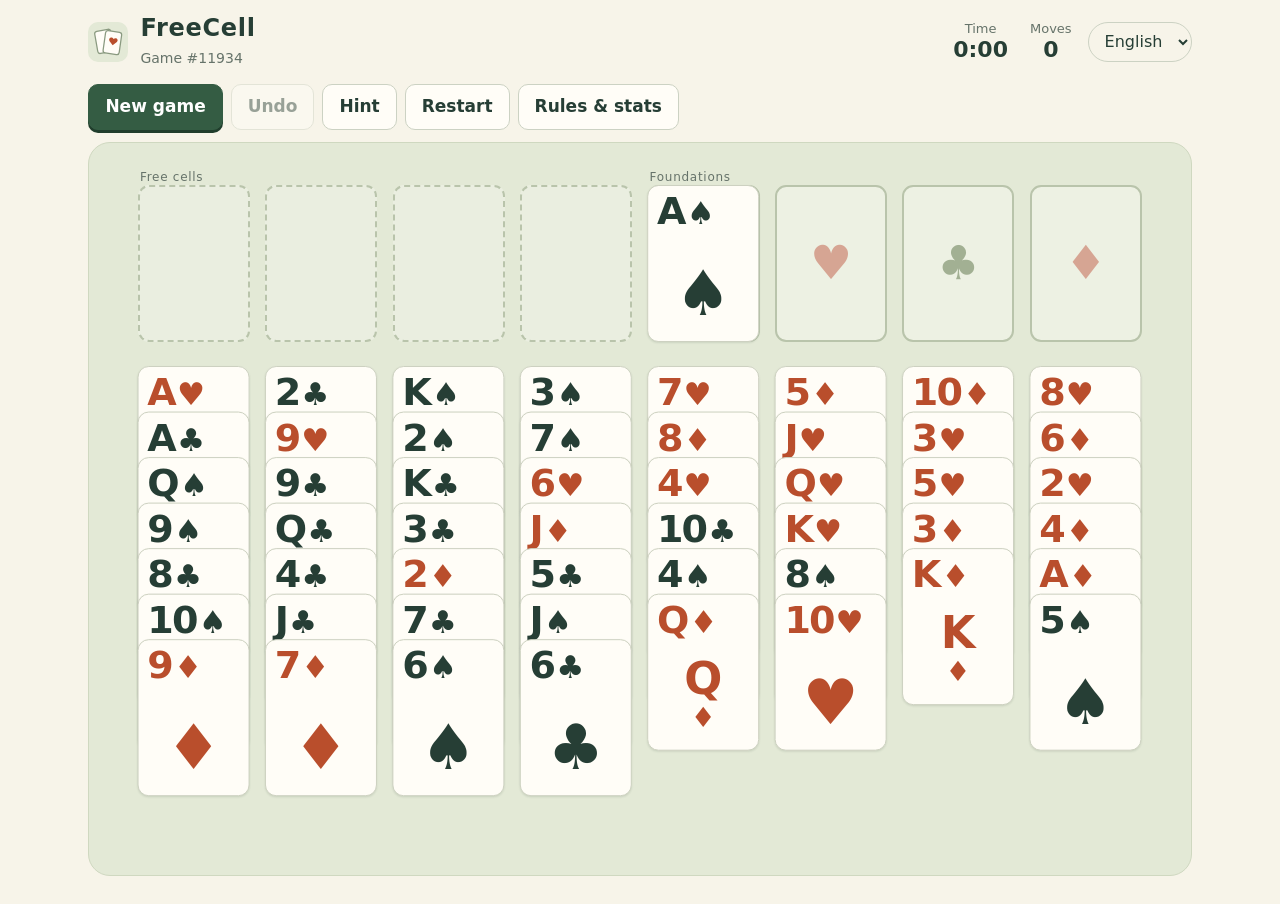
==== freecell/index.html @ 2f3697f5 "Add FreeCell (空当接龙) as the eleventh game Hosted inside this repo at /mind-garden/freecell/: classic " ====
<!doctype html>
<html lang="zh-CN">
<head>
<meta charset="utf-8">
<meta name="viewport" content="width=device-width,initial-scale=1,viewport-fit=cover">
<meta name="theme-color" content="#f7f4e9">
<meta name="description" content="空当接龙 FreeCell：经典纸牌，几乎每一局都能解开。中英文、大字号、可撤销、可提示。">
<title>空当接龙 · FreeCell</title>
<link rel="icon" href="icon.svg" type="image/svg+xml">
<link rel="stylesheet" href="style.css?v=1">
<script type="module" src="app.mjs?v=1"></script>
</head>
<body>
<header class="top">
  <div class="title">
    <img src="icon.svg" width="40" height="40" alt="">
    <div><h1 data-t="name">空当接龙</h1><span class="deal" id="deal-label"></span></div>
  </div>
  <div class="status" aria-live="polite">
    <span><small data-t="time">时间</small><b id="time">0:00</b></span>
    <span><small data-t="moves">步数</small><b id="moves">0</b></span>
  </div>
  <label class="language"><span class="sr" data-t="language">语言</span>
    <select id="language" aria-label="语言 / Language"><option value="zh">中文</option><option value="en">English</option></select>
  </label>
</header>

<nav class="toolbar" aria-label="操作 / Actions">
  <button type="button" id="btn-new" class="primary" data-t="newGame">新的一局</button>
  <button type="button" id="btn-undo" data-t="undo">撤销</button>
  <button type="button" id="btn-hint" data-t="hint">提示</button>
  <button type="button" id="btn-restart" data-t="restart">重新开始</button>
  <button type="button" id="btn-help" data-t="help">玩法与记录</button>
</nav>

<main>
  <div id="board" class="board" aria-label="牌桌 / Table"></div>
  <p id="message" class="message" role="status" hidden></p>
</main>

<dialog id="help" class="dialog">
  <form method="dialog">
    <h2 data-t="howTitle">怎么玩</h2>
    <ul class="rules">
      <li data-t="rule1"></li>
      <li data-t="rule2"></li>
      <li data-t="rule3"></li>
      <li data-t="rule4"></li>
      <li data-t="rule5"></li>
    </ul>
    <h3 data-t="statsTitle">我的记录</h3>
    <dl class="stats" id="stats"></dl>
    <h3 data-t="pickDeal">选择牌局编号</h3>
    <div class="pick-deal">
      <input id="deal-input" type="number" inputmode="numeric" min="1" max="1000000" aria-label="牌局编号 / Game number">
      <button type="button" id="btn-play-deal" data-t="playDeal">开始这一局</button>
    </div>
    <div class="dialog-actions"><button class="primary" value="close" data-t="close">知道了</button></div>
  </form>
</dialog>

<dialog id="win" class="dialog win">
  <form method="dialog">
    <div class="win-mark" aria-hidden="true">✿</div>
    <h2 data-t="winTitle">完成了！</h2>
    <p id="win-text"></p>
    <div class="dialog-actions">
      <button value="close" data-t="lookAgain">看看牌桌</button>
      <button class="primary" value="new" data-t="newGame">新的一局</button>
    </div>
  </form>
</dialog>

<dialog id="confirm" class="dialog small">
  <form method="dialog">
    <p id="confirm-text"></p>
    <div class="dialog-actions">
      <button value="cancel" data-t="cancel">取消</button>
      <button class="primary" value="ok" id="confirm-ok"></button>
    </div>
  </form>
</dialog>
</body>
</html>
---- freecell/style.css ----
:root{
  color-scheme:light;
  --ink:#263e35;--muted:#66736a;--paper:#f7f4e9;--line:#dcded0;--green:#345c43;--orange:#b94e2c;
  --felt:#e3e9d6;--felt-line:#cfd8c0;--card:#fffdf7;--card-line:#cdd1c0;--red:#b94e2c;--black:#263e35;
  --select:#e2a64b;--target:#7fa37a;
  font-family:ui-rounded,'PingFang SC','Microsoft YaHei',system-ui,sans-serif;font-size:18px;
}
*{box-sizing:border-box}
html,body{margin:0;background:var(--paper);color:var(--ink);line-height:1.5}
button,select,input{font:inherit;color:inherit}
button,select{cursor:pointer;touch-action:manipulation;-webkit-tap-highlight-color:transparent}
:focus-visible{outline:3px solid var(--orange);outline-offset:3px}
[hidden]{display:none!important}
.sr{position:absolute;width:1px;height:1px;overflow:hidden;clip:rect(0 0 0 0)}

.top{display:flex;align-items:center;justify-content:space-between;gap:16px;padding:14px max(16px,3vw) 8px;max-width:1180px;margin:0 auto}
.title{display:flex;align-items:center;gap:12px;min-width:0}
.title h1{font-size:24px;margin:0;line-height:1.2;letter-spacing:.03em}
.deal{font-size:14px;color:var(--muted)}
.status{display:flex;gap:22px;margin-left:auto}
.status span{display:flex;flex-direction:column;align-items:center;line-height:1.2}
.status small{font-size:13px;color:var(--muted)}
.status b{font-size:22px;font-variant-numeric:tabular-nums}
.language select{border:1px solid #ccd2c3;border-radius:100px;background:transparent;padding:6px 12px;font-size:16px;min-height:40px}

.toolbar{display:flex;flex-wrap:wrap;gap:8px;padding:6px max(16px,3vw) 12px;max-width:1180px;margin:0 auto}
.toolbar button,.dialog button{border:1px solid #ccd2c3;background:#fffdf7;border-radius:10px;padding:8px 16px;min-height:46px;font-size:17px;font-weight:650}
.toolbar button:hover,.dialog button:hover{border-color:var(--green)}
.toolbar button:disabled{opacity:.45;cursor:default;border-color:#ccd2c3}
button.primary{background:var(--green);border-color:var(--green);color:#fff;box-shadow:0 3px 0 #203d2c}
button.primary:hover{background:#254b34}

main{max-width:1180px;margin:0 auto;padding:0 max(16px,3vw) 28px}
.board{position:relative;background:var(--felt);border:1px solid var(--felt-line);border-radius:22px;touch-action:none;user-select:none;-webkit-user-select:none;overflow:hidden}
.message{text-align:center;color:var(--muted);margin:14px 0 0;font-size:17px}

/* Slots */
.slot{position:absolute;width:var(--cw);height:var(--ch);border-radius:calc(var(--cw)*.1);border:2px dashed #b9c4ab;display:grid;place-items:center;color:#a2b093;font-size:calc(var(--cw)*.42);transition:background .15s,border-color .15s}
.slot.found{border-style:solid;background:#edf1e3}
.slot.found.red{color:#d6a593}
.slot.cell{background:rgba(255,255,255,.25)}
.slot.col{border-color:transparent;background:rgba(255,255,255,.18)}
.slot.target{border-color:var(--target);border-style:solid;background:rgba(127,163,122,.18)}
.slot-label{position:absolute;top:-1.55em;left:0;font-size:12px;color:var(--muted);letter-spacing:.06em;white-space:nowrap}

/* Cards */
.card{position:absolute;left:0;top:0;width:var(--cw);height:var(--ch);border-radius:calc(var(--cw)*.1);background:var(--card);border:1px solid var(--card-line);
  box-shadow:0 1px 2px rgba(38,62,53,.12);transition:transform .2s ease,box-shadow .15s;color:var(--black);cursor:pointer;will-change:transform}
.card.red{color:var(--red)}
.card .corner{position:absolute;left:8%;top:4%;display:flex;align-items:baseline;gap:2px;line-height:1;font-weight:750}
.card .r{font-size:calc(var(--cw)*.34);letter-spacing:-.05em}
.card .s{font-size:calc(var(--cw)*.28)}
.card .pip{position:absolute;left:0;right:0;bottom:10%;text-align:center;font-size:calc(var(--cw)*.56);line-height:1}
.card .face{position:absolute;left:0;right:0;bottom:12%;text-align:center;font-size:calc(var(--cw)*.4);font-weight:750;line-height:1}
.card .face small{display:block;font-size:.62em;margin-top:2px}
.card.selected{box-shadow:0 0 0 3px var(--select),0 6px 14px rgba(38,62,53,.18)}
.card.hint{box-shadow:0 0 0 4px var(--target),0 6px 14px rgba(38,62,53,.18)}
.card.target{box-shadow:0 0 0 3px var(--target)}
.card.dragging{transition:none;box-shadow:0 12px 26px rgba(38,62,53,.28)}
.card.shake{animation:shake .32s}
@keyframes shake{25%{translate:-5px 0}75%{translate:5px 0}}

/* Dialogs */
.dialog{border:0;border-radius:20px;padding:0;width:min(560px,calc(100vw - 32px));background:#fffdf7;color:var(--ink);box-shadow:0 20px 60px rgba(38,62,53,.22)}
.dialog::backdrop{background:rgba(38,62,53,.25)}
.dialog form{padding:24px 26px}
.dialog h2{margin:0 0 12px;font-size:24px}
.dialog h3{margin:20px 0 8px;font-size:18px}
.rules{margin:0;padding-left:1.2em;color:#3d4f46}
.rules li{margin-bottom:6px}
.stats{display:grid;grid-template-columns:repeat(4,1fr);gap:8px;margin:0}
.stats div{background:#f1f2e8;border-radius:12px;padding:8px;text-align:center}
.stats dt{font-size:13px;color:var(--muted)}
.stats dd{margin:0;font-size:20px;font-weight:700}
.pick-deal{display:flex;gap:8px}
.pick-deal input{flex:1;min-width:0;border:1px solid #ccd2c3;border-radius:10px;padding:8px 12px;min-height:46px;background:#fff}
.dialog-actions{display:flex;justify-content:flex-end;gap:10px;margin-top:22px;flex-wrap:wrap}
.dialog.small{width:min(420px,calc(100vw - 32px))}
.dialog.small p{margin:0;font-size:18px}
.win{text-align:center}
.win .dialog-actions{justify-content:center}
.win-mark{font-size:46px;color:var(--orange);line-height:1}
.win p{font-size:18px;color:#3d4f46}

@media (max-width:640px){
  :root{font-size:16px}
  .top{flex-wrap:wrap;padding-top:10px}
  .title img{width:34px;height:34px}
  .title h1{font-size:21px}
  .status{order:3;width:100%;justify-content:flex-start;gap:26px}
  .status span{flex-direction:row;gap:6px;align-items:baseline}
  .status b{font-size:19px}
  .toolbar{gap:6px}
  .toolbar button{padding:6px 10px;font-size:15px;min-height:42px;flex:1 1 auto}
  main{padding:0 8px 20px}
  .board{border-radius:14px}
  .slot-label{display:none}
  .stats{grid-template-columns:repeat(2,1fr)}
}
@media (prefers-reduced-motion:reduce){.card{transition:none}.card.shake{animation:none}}
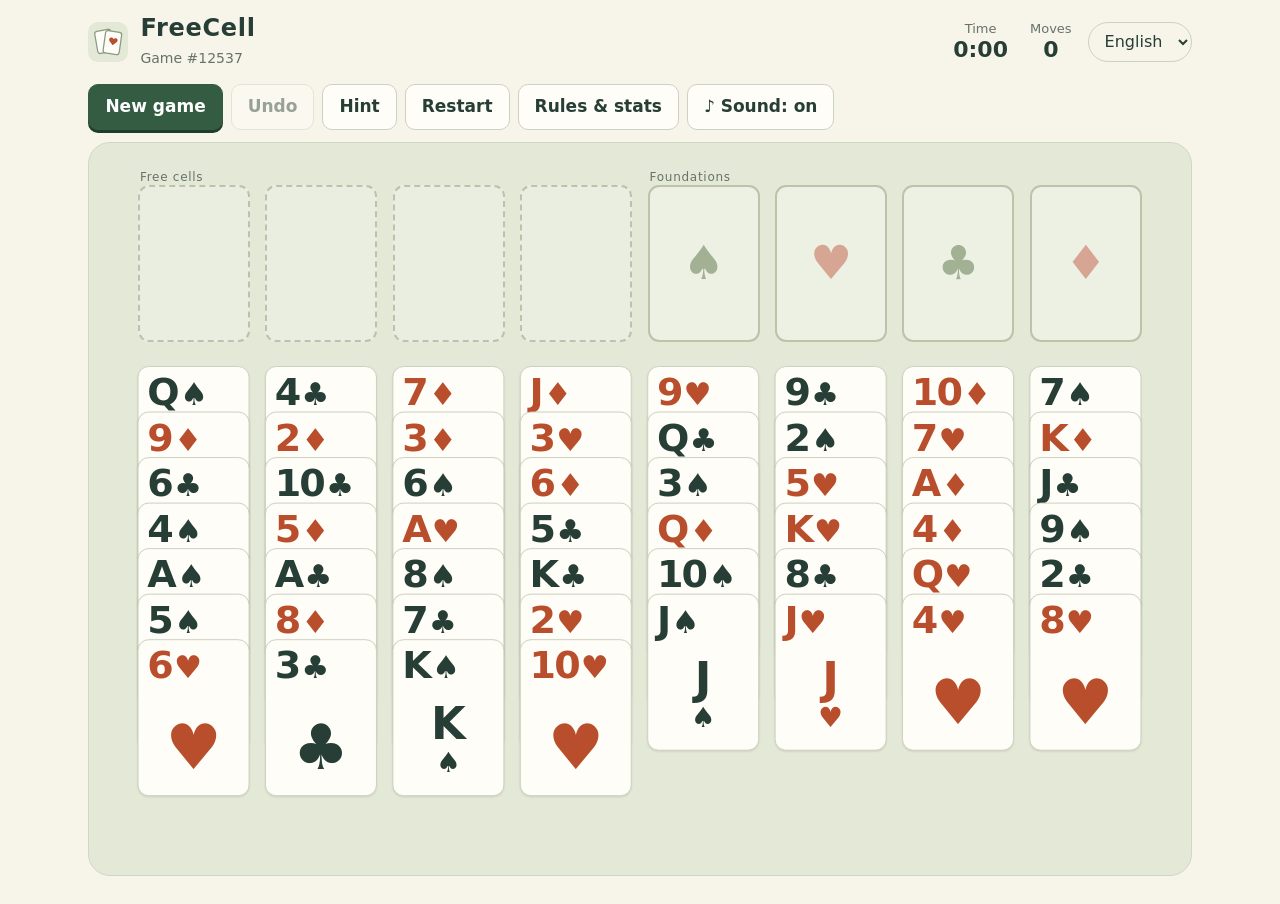
==== commit f1c7666d: "FreeCell sound; Garden Rails level picker, longer tracks, 60-second rounds FreeCell: soft synthesise" ====
--- a/freecell/index.html
+++ b/freecell/index.html
@@ -7,8 +7,8 @@
 <meta name="description" content="空当接龙 FreeCell：经典纸牌，几乎每一局都能解开。中英文、大字号、可撤销、可提示。">
 <title>空当接龙 · FreeCell</title>
 <link rel="icon" href="icon.svg" type="image/svg+xml">
-<link rel="stylesheet" href="style.css?v=1">
-<script type="module" src="app.mjs?v=1"></script>
+<link rel="stylesheet" href="style.css?v=2">
+<script type="module" src="app.mjs?v=2"></script>
 </head>
 <body>
 <header class="top">
@@ -31,6 +31,7 @@
   <button type="button" id="btn-hint" data-t="hint">提示</button>
   <button type="button" id="btn-restart" data-t="restart">重新开始</button>
   <button type="button" id="btn-help" data-t="help">玩法与记录</button>
+  <button type="button" id="btn-sound" aria-pressed="true">♪ 声音：开</button>
 </nav>
 
 <main>
--- a/freecell/style.css
+++ b/freecell/style.css
@@ -27,6 +27,7 @@
 .toolbar button,.dialog button{border:1px solid #ccd2c3;background:#fffdf7;border-radius:10px;padding:8px 16px;min-height:46px;font-size:17px;font-weight:650}
 .toolbar button:hover,.dialog button:hover{border-color:var(--green)}
 .toolbar button:disabled{opacity:.45;cursor:default;border-color:#ccd2c3}
+#btn-sound.off{color:var(--muted)}
 button.primary{background:var(--green);border-color:var(--green);color:#fff;box-shadow:0 3px 0 #203d2c}
 button.primary:hover{background:#254b34}
 
